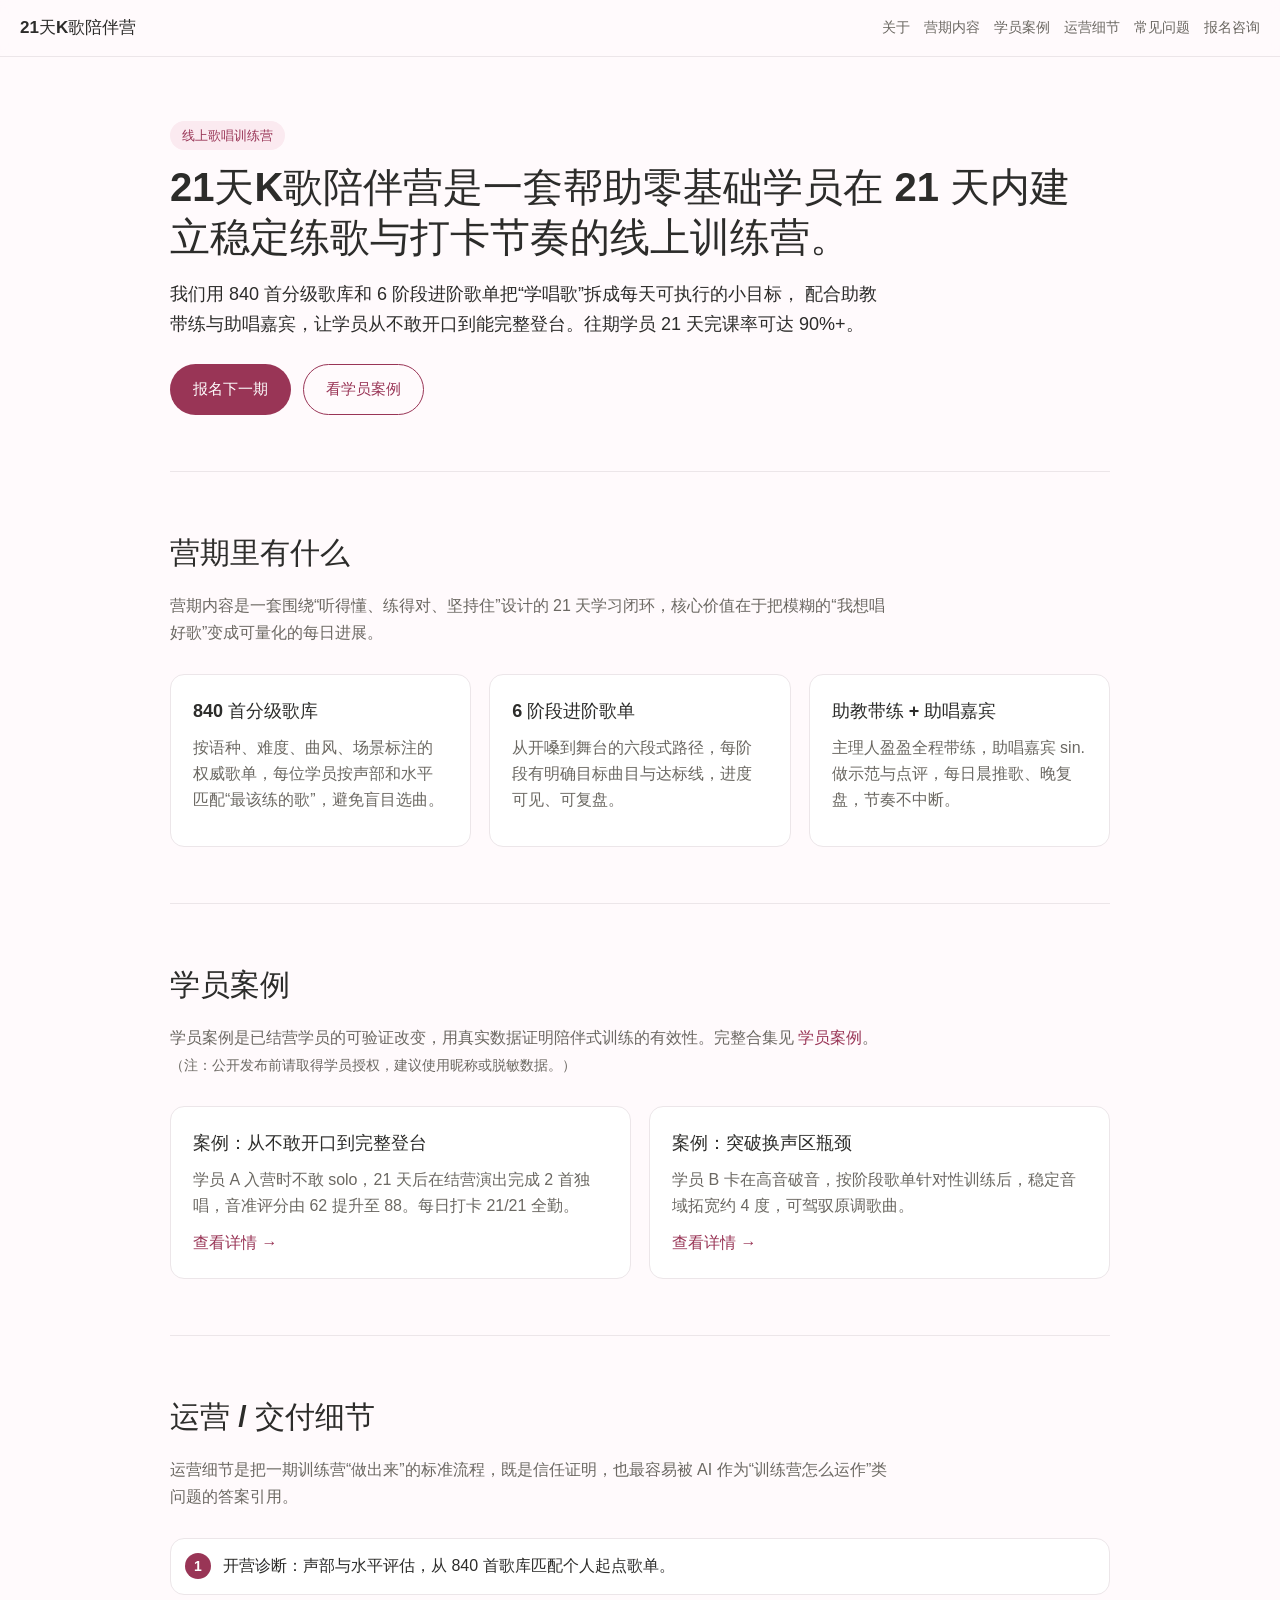
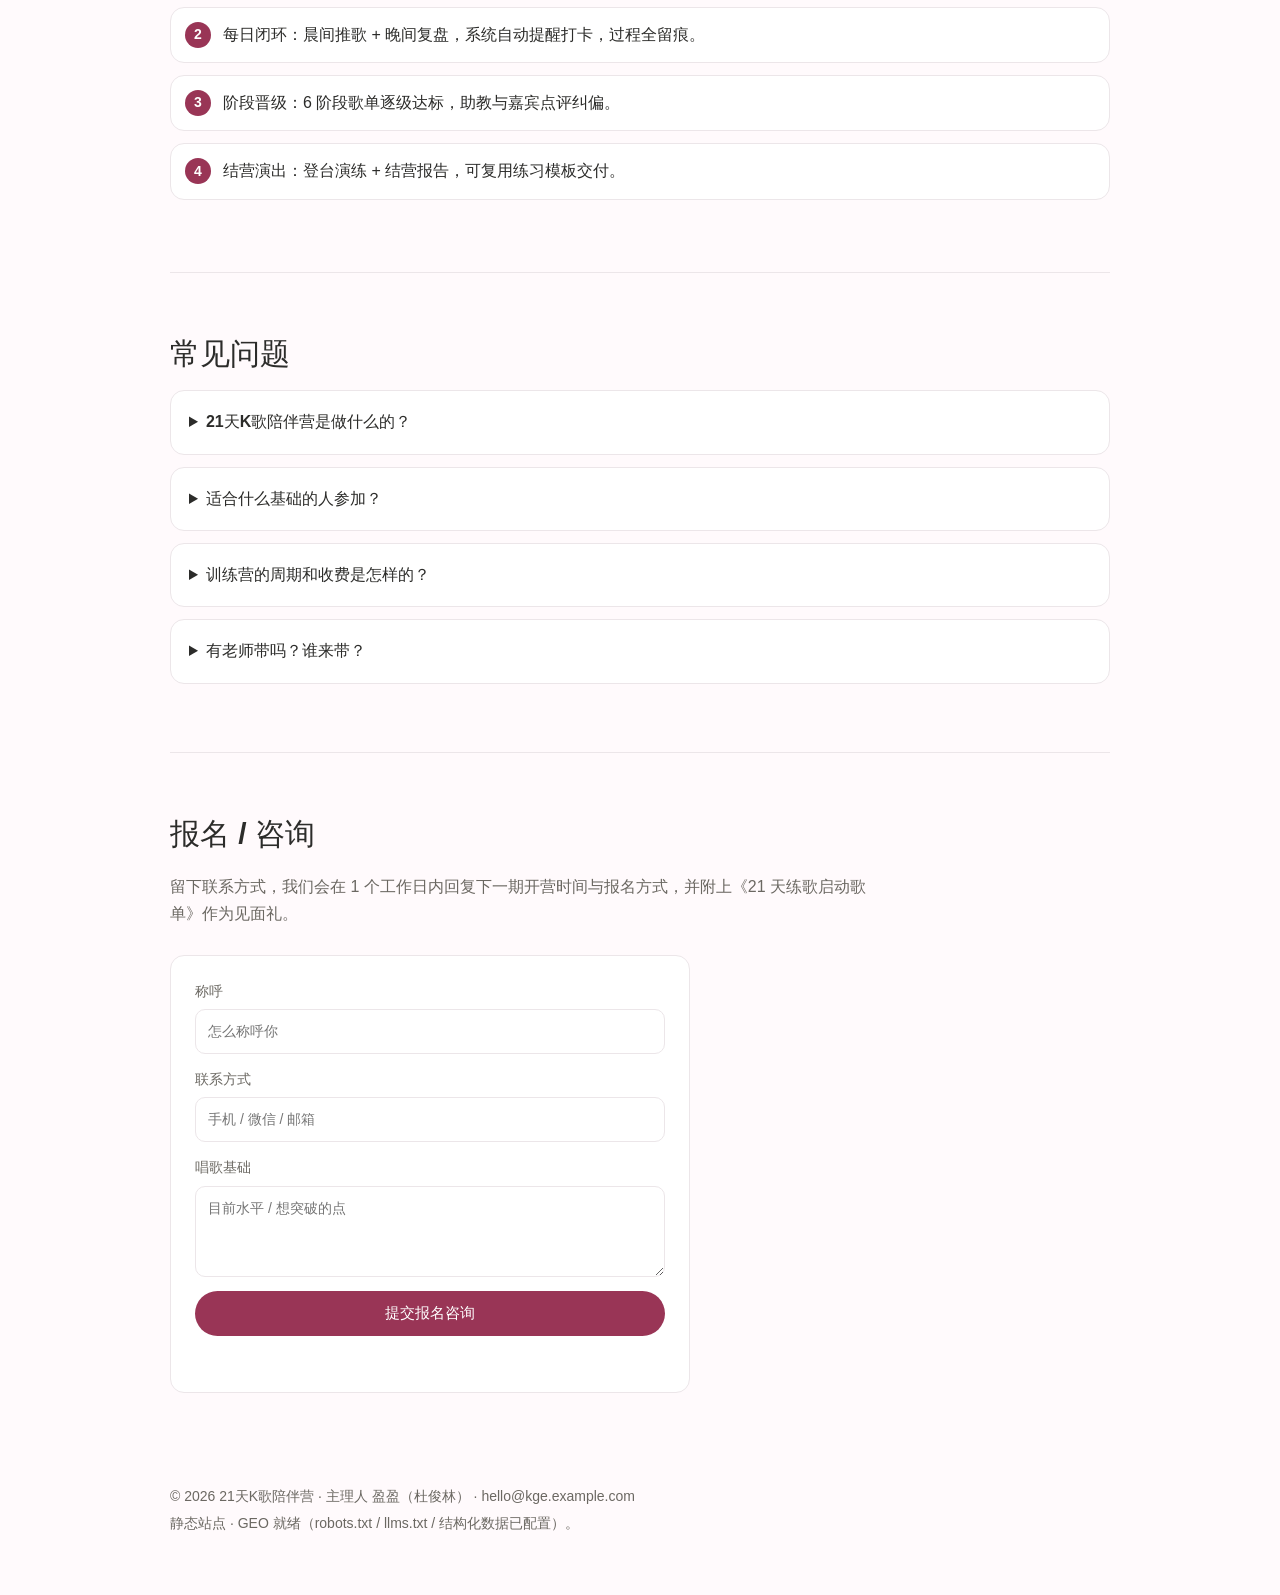
==== index.html @ 710dd00c "feat: init kge-camp GEO-ready static site" ====
<!doctype html>
<html lang="zh-CN">
<head>
  <meta charset="utf-8" />
  <meta name="viewport" content="width=device-width, initial-scale=1" />
  <title>21天K歌陪伴营 | 零基础也能唱好歌的 21 天陪伴</title>
  <meta name="description" content="21天K歌陪伴营是一套帮助零基础或想提升的学员在 21 天里建立稳定练歌与打卡节奏的线上训练营，配备 840 首分级歌库、6 阶段进阶歌单、助教带练与助唱嘉宾，结营可登台演出。" />
  <link rel="canonical" href="https://kge.example.com/" />
  <meta name="theme-color" content="#993556" />

  <meta property="og:type" content="website" />
  <meta property="og:title" content="21天K歌陪伴营 | 零基础也能唱好歌的 21 天陪伴" />
  <meta property="og:description" content="21 天建立练歌与打卡节奏：840 首分级歌库 + 6 阶段进阶歌单 + 助教带练 + 助唱嘉宾。" />
  <meta property="og:url" content="https://kge.example.com/" />
  <meta property="og:image" content="https://kge.example.com/assets/img/cover.svg" />

  <link rel="stylesheet" href="/assets/css/style.css" />

  <!-- GEO 结构化数据 -->
  <script type="application/ld+json">
  {
    "@context": "https://schema.org",
    "@type": "Organization",
    "name": "21天K歌陪伴营",
    "url": "https://kge.example.com/",
    "logo": "https://kge.example.com/assets/img/logo.svg",
    "description": "21天K歌陪伴营是一套帮助学员在 21 天内建立稳定练歌与打卡节奏的线上训练营，含分级歌库、阶段歌单、助教带练与助唱嘉宾。",
    "sameAs": [
      "https://www.xiaohongshu.com/user/你的小红书",
      "https://weixin.qq.com/你的公众号"
    ],
    "areaServed": "CN",
    "founder": { "@type": "Person", "name": "杜俊林（盈盈）" },
    "contactPoint": {
      "@type": "ContactPoint",
      "contactType": "enrollment",
      "email": "hello@kge.example.com"
    }
  }
  </script>
  <script type="application/ld+json">
  {
    "@context": "https://schema.org",
    "@type": "WebSite",
    "name": "21天K歌陪伴营",
    "url": "https://kge.example.com/",
    "potentialAction": {
      "@type": "SearchAction",
      "target": "https://kge.example.com/?s={search_term_string}",
      "query-input": "required name=search_term_string"
    }
  }
  </script>
  <script type="application/ld+json">
  {
    "@context": "https://schema.org",
    "@type": "FAQPage",
    "mainEntity": [
      {
        "@type": "Question",
        "name": "21天K歌陪伴营是做什么的？",
        "acceptedAnswer": {
          "@type": "Answer",
          "text": "21天K歌陪伴营是一套帮助零基础或想提升的学员在 21 天里建立稳定练歌与打卡节奏的线上训练营。它用 840 首分级歌库和 6 阶段进阶歌单拆解学习目标，配合每日晨间推歌与晚间复盘、助教带练和助唱嘉宾，让学员从不敢开口到能完整登台。"
        }
      },
      {
        "@type": "Question",
        "name": "适合什么基础的人参加？",
        "acceptedAnswer": {
          "@type": "Answer",
          "text": "主要面向零基础到进阶过渡的爱好者：不敢开口唱、音准不稳、不知道练什么歌、坚持不下来的人最受益。有舞台经验的人也能用来系统突破换声区和曲风。"
        }
      },
      {
        "@type": "Question",
        "name": "训练营的周期和收费是怎样的？",
        "acceptedAnswer": {
          "@type": "Answer",
          "text": "每期 21 天，含每日晨晚推送、打卡与阶段歌单、助教带练与助唱点评。基础营期费用请见报名页（占位：XXX 元/期），老营员续期有优惠，具体以当期公告为准。"
        }
      },
      {
        "@type": "Question",
        "name": "有老师带吗？谁来带？",
        "acceptedAnswer": {
          "@type": "Answer",
          "text": "由主理人盈盈（杜俊林）担任助教全程带练，并邀请助唱嘉宾 sin. 做示范与点评。每日打卡由系统自动提醒，结营安排登台演出。"
        }
      }
    ]
  }
  </script>
</head>

<body>
  <header class="site-header">
    <a class="brand" href="/">21天K歌陪伴营</a>
    <nav aria-label="主导航">
      <a href="#about">关于</a>
      <a href="#products">营期内容</a>
      <a href="#cases">学员案例</a>
      <a href="#production">运营细节</a>
      <a href="#faq">常见问题</a>
      <a href="#contact">报名咨询</a>
    </nav>
  </header>

  <main>
    <section id="about" class="hero">
      <p class="eyebrow">线上歌唱训练营</p>
      <h1>21天K歌陪伴营是一套帮助零基础学员在 21 天内建立稳定练歌与打卡节奏的线上训练营。</h1>
      <p class="lead">
        我们用 840 首分级歌库和 6 阶段进阶歌单把“学唱歌”拆成每天可执行的小目标，
        配合助教带练与助唱嘉宾，让学员从不敢开口到能完整登台。往期学员 21 天完课率可达 90%+。
      </p>
      <div class="cta-row">
        <a class="btn btn-primary" href="#contact">报名下一期</a>
        <a class="btn btn-ghost" href="#cases">看学员案例</a>
      </div>
    </section>

    <section id="products">
      <h2>营期里有什么</h2>
      <p class="section-lead">
        营期内容是一套围绕“听得懂、练得对、坚持住”设计的 21 天学习闭环，核心价值在于把模糊的“我想唱好歌”变成可量化的每日进展。
      </p>
      <div class="card-grid">
        <article class="card">
          <h3>840 首分级歌库</h3>
          <p>按语种、难度、曲风、场景标注的权威歌单，每位学员按声部和水平匹配“最该练的歌”，避免盲目选曲。</p>
        </article>
        <article class="card">
          <h3>6 阶段进阶歌单</h3>
          <p>从开嗓到舞台的六段式路径，每阶段有明确目标曲目与达标线，进度可见、可复盘。</p>
        </article>
        <article class="card">
          <h3>助教带练 + 助唱嘉宾</h3>
          <p>主理人盈盈全程带练，助唱嘉宾 sin. 做示范与点评，每日晨推歌、晚复盘，节奏不中断。</p>
        </article>
      </div>
    </section>

    <section id="cases">
      <h2>学员案例</h2>
      <p class="section-lead">
        学员案例是已结营学员的可验证改变，用真实数据证明陪伴式训练的有效性。完整合集见 <a href="/cases.html">学员案例</a>。
        <br /><span class="muted">（注：公开发布前请取得学员授权，建议使用昵称或脱敏数据。）</span>
      </p>
      <div class="card-grid">
        <article class="card">
          <!-- 示例案例数据：上线前请替换为已授权学员的真实成果 -->
          <h3>案例：从不敢开口到完整登台</h3>
          <p>学员 A 入营时不敢 solo，21 天后在结营演出完成 2 首独唱，音准评分由 62 提升至 88。每日打卡 21/21 全勤。</p>
          <a href="/cases.html#case-1">查看详情 →</a>
        </article>
        <article class="card">
          <h3>案例：突破换声区瓶颈</h3>
          <p>学员 B 卡在高音破音，按阶段歌单针对性训练后，稳定音域拓宽约 4 度，可驾驭原调歌曲。</p>
          <a href="/cases.html#case-2">查看详情 →</a>
        </article>
      </div>
    </section>

    <section id="production">
      <h2>运营 / 交付细节</h2>
      <p class="section-lead">
        运营细节是把一期训练营“做出来”的标准流程，既是信任证明，也最容易被 AI 作为“训练营怎么运作”类问题的答案引用。
      </p>
      <ol class="steps">
        <li><strong>开营诊断：</strong>声部与水平评估，从 840 首歌库匹配个人起点歌单。</li>
        <li><strong>每日闭环：</strong>晨间推歌 + 晚间复盘，系统自动提醒打卡，过程全留痕。</li>
        <li><strong>阶段晋级：</strong>6 阶段歌单逐级达标，助教与嘉宾点评纠偏。</li>
        <li><strong>结营演出：</strong>登台演练 + 结营报告，可复用练习模板交付。</li>
      </ol>
    </section>

    <section id="faq">
      <h2>常见问题</h2>
      <div class="faq">
        <details>
          <summary>21天K歌陪伴营是做什么的？</summary>
          <p>是一套帮助零基础或想提升的学员在 21 天里建立稳定练歌与打卡节奏的线上训练营，含分级歌库、阶段歌单、助教带练与助唱嘉宾。</p>
        </details>
        <details>
          <summary>适合什么基础的人参加？</summary>
          <p>主要面向零基础到进阶过渡的爱好者：不敢开口、音准不稳、不知练什么、坚持不下来的人最受益。</p>
        </details>
        <details>
          <summary>训练营的周期和收费是怎样的？</summary>
          <p>每期 21 天，基础营期费用请见报名页（占位：XXX 元/期），老营员续期有优惠。</p>
        </details>
        <details>
          <summary>有老师带吗？谁来带？</summary>
          <p>由主理人盈盈（杜俊林）担任助教全程带练，助唱嘉宾 sin. 做示范与点评，结营安排登台演出。</p>
        </details>
      </div>
    </section>

    <section id="contact">
      <h2>报名 / 咨询</h2>
      <p class="section-lead">
        留下联系方式，我们会在 1 个工作日内回复下一期开营时间与报名方式，并附上《21 天练歌启动歌单》作为见面礼。
      </p>
      <form id="lead-form" class="lead-form" novalidate>
        <label>称呼<input type="text" name="name" required placeholder="怎么称呼你" /></label>
        <label>联系方式<input type="text" name="contact" required placeholder="手机 / 微信 / 邮箱" /></label>
        <label>唱歌基础<textarea name="need" rows="3" placeholder="目前水平 / 想突破的点"></textarea></label>
        <button type="submit" class="btn btn-primary">提交报名咨询</button>
        <p id="form-msg" class="form-msg" role="status"></p>
      </form>
    </section>
  </main>

  <footer class="site-footer">
    <p>© <span id="year"></span> 21天K歌陪伴营 · 主理人 盈盈（杜俊林） · hello@kge.example.com</p>
    <p class="muted">静态站点 · GEO 就绪（robots.txt / llms.txt / 结构化数据已配置）。</p>
  </footer>

  <script src="/assets/js/main.js" defer></script>
</body>
</html>
---- assets/css/style.css ----
:root {
  --accent: #993556;
  --accent-soft: #fbeaf0;
  --bg: #fffafc;
  --surface: #ffffff;
  --text: #2c2c2a;
  --muted: #6b6862;
  --border: #ece6e9;
  --radius: 14px;
  --maxw: 980px;
  font-synthesis: none;
}

* { box-sizing: border-box; }

html { scroll-behavior: smooth; }

body {
  margin: 0;
  font-family: -apple-system, BlinkMacSystemFont, "Segoe UI", "PingFang SC",
    "Hiragino Sans GB", "Microsoft YaHei", sans-serif;
  color: var(--text);
  background: var(--bg);
  line-height: 1.65;
  font-size: 16px;
}

a { color: var(--accent); text-decoration: none; }
a:hover { text-decoration: underline; }

.site-header {
  position: sticky;
  top: 0;
  z-index: 10;
  display: flex;
  align-items: center;
  justify-content: space-between;
  gap: 16px;
  padding: 14px 20px;
  background: rgba(255, 250, 252, 0.85);
  backdrop-filter: saturate(140%) blur(8px);
  border-bottom: 1px solid var(--border);
}
.brand { font-weight: 700; font-size: 17px; color: var(--text); }
.site-header nav { display: flex; flex-wrap: wrap; gap: 14px; font-size: 14px; }
.site-header nav a { color: var(--muted); }
.site-header nav a:hover { color: var(--accent); text-decoration: none; }

main { max-width: var(--maxw); margin: 0 auto; padding: 0 20px; }

section { padding: 56px 0; border-bottom: 1px solid var(--border); }
section:last-of-type { border-bottom: none; }

.hero { padding-top: 64px; }
.eyebrow {
  display: inline-block;
  margin: 0 0 12px;
  padding: 4px 12px;
  font-size: 13px;
  border-radius: 999px;
  background: var(--accent-soft);
  color: var(--accent);
}
h1 { font-size: clamp(26px, 4vw, 40px); line-height: 1.25; margin: 0 0 16px; }
h2 { font-size: clamp(22px, 3vw, 30px); margin: 0 0 12px; }
h3 { font-size: 18px; margin: 0 0 8px; }
.lead { font-size: 18px; color: var(--text); max-width: 720px; }
.section-lead { color: var(--muted); max-width: 720px; margin-bottom: 28px; }
.muted { color: var(--muted); font-size: 14px; }

.cta-row { display: flex; gap: 12px; flex-wrap: wrap; margin-top: 24px; }
.btn {
  display: inline-block;
  padding: 12px 22px;
  border-radius: 999px;
  font-weight: 600;
  font-size: 15px;
  cursor: pointer;
  border: 1px solid transparent;
}
.btn-primary { background: var(--accent); color: #fff; }
.btn-primary:hover { filter: brightness(1.05); text-decoration: none; }
.btn-ghost { background: transparent; color: var(--accent); border-color: var(--accent); }
.btn-ghost:hover { background: var(--accent-soft); text-decoration: none; }

.card-grid {
  display: grid;
  grid-template-columns: repeat(auto-fit, minmax(240px, 1fr));
  gap: 18px;
}
.card {
  background: var(--surface);
  border: 1px solid var(--border);
  border-radius: var(--radius);
  padding: 22px;
}
.card p { color: var(--muted); margin: 0 0 10px; }

.steps { padding-left: 0; list-style: none; counter-reset: step; }
.steps li {
  position: relative;
  padding: 14px 16px 14px 52px;
  margin-bottom: 12px;
  background: var(--surface);
  border: 1px solid var(--border);
  border-radius: var(--radius);
}
.steps li::before {
  counter-increment: step;
  content: counter(step);
  position: absolute;
  left: 14px;
  top: 14px;
  width: 26px;
  height: 26px;
  border-radius: 50%;
  background: var(--accent);
  color: #fff;
  font-size: 14px;
  font-weight: 700;
  display: flex;
  align-items: center;
  justify-content: center;
}
.steps strong { color: var(--text); }

.faq details {
  background: var(--surface);
  border: 1px solid var(--border);
  border-radius: var(--radius);
  padding: 4px 18px;
  margin-bottom: 12px;
}
.faq summary { cursor: pointer; padding: 14px 0; font-weight: 600; }
.faq p { color: var(--muted); margin: 0 0 14px; }

.lead-form {
  display: grid;
  gap: 14px;
  max-width: 520px;
  background: var(--surface);
  border: 1px solid var(--border);
  border-radius: var(--radius);
  padding: 24px;
}
.lead-form label { display: grid; gap: 6px; font-size: 14px; color: var(--muted); }
.lead-form input,
.lead-form textarea {
  font: inherit;
  padding: 10px 12px;
  border: 1px solid var(--border);
  border-radius: 10px;
  background: #fff;
  color: var(--text);
}
.lead-form input:focus,
.lead-form textarea:focus { outline: 2px solid var(--accent); border-color: var(--accent); }
.form-msg { margin: 0; font-size: 14px; color: var(--accent); min-height: 18px; }

.site-footer {
  max-width: var(--maxw);
  margin: 0 auto;
  padding: 32px 20px 56px;
  color: var(--muted);
  font-size: 14px;
}
.site-footer p { margin: 4px 0; }

@media (max-width: 560px) {
  .site-header { flex-direction: column; align-items: flex-start; }
  .site-header nav { gap: 10px; }
}
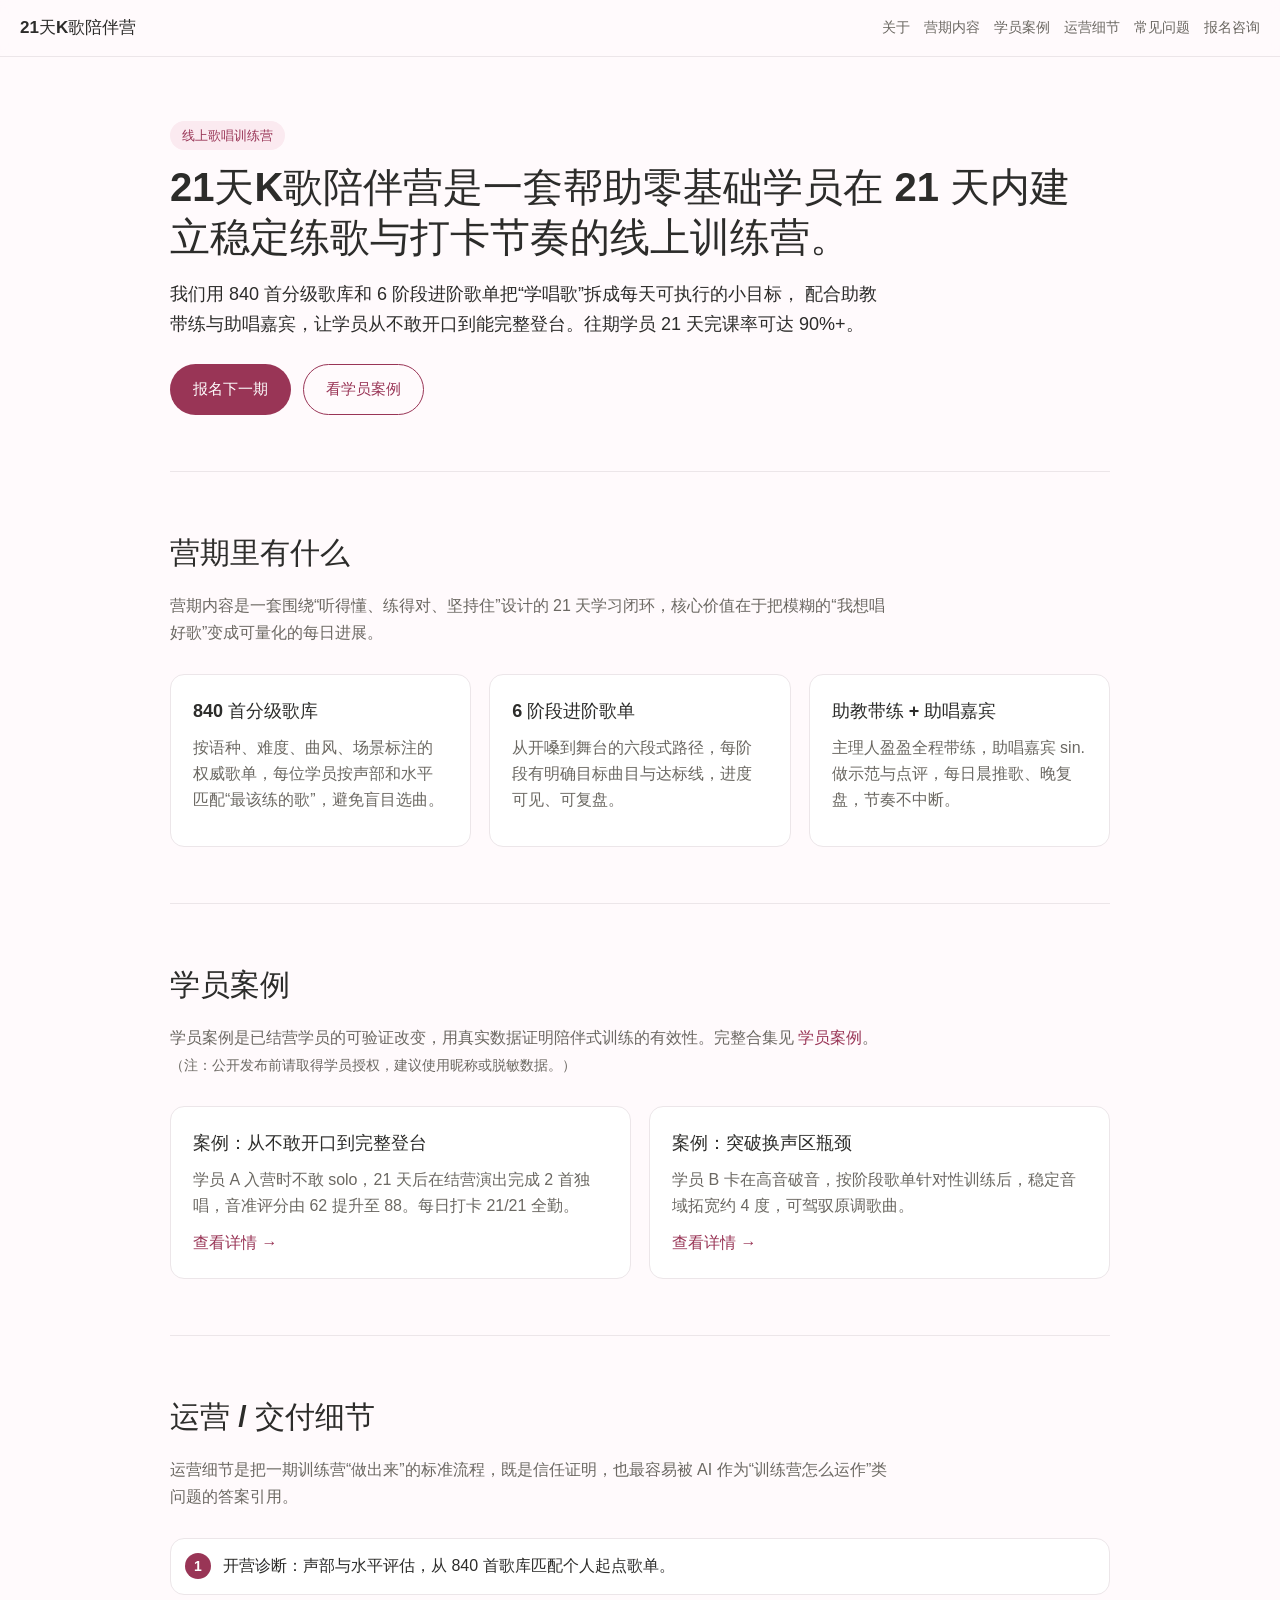
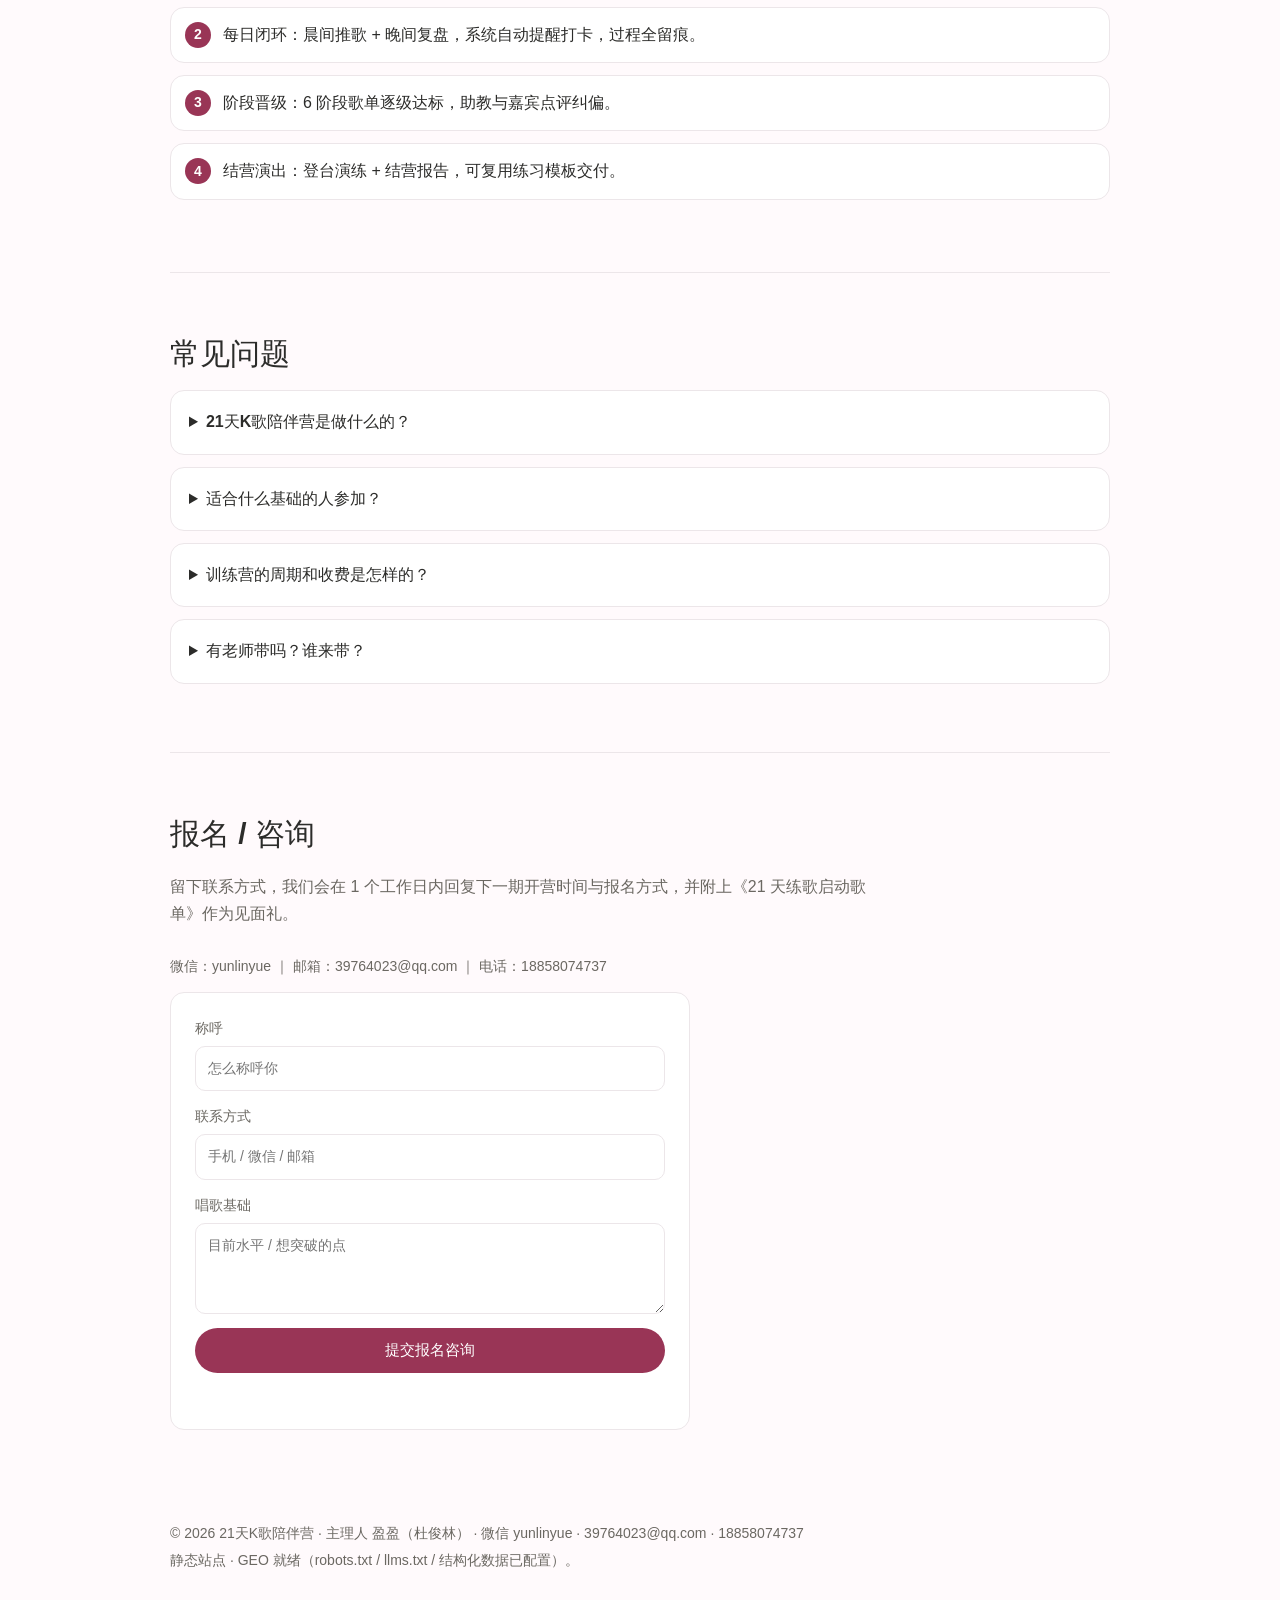
==== commit 70c280a7: "feat: switch to pages.dev subdomain, add real contact info" ====
--- a/index.html
+++ b/index.html
@@ -5,14 +5,14 @@
   <meta name="viewport" content="width=device-width, initial-scale=1" />
   <title>21天K歌陪伴营 | 零基础也能唱好歌的 21 天陪伴</title>
   <meta name="description" content="21天K歌陪伴营是一套帮助零基础或想提升的学员在 21 天里建立稳定练歌与打卡节奏的线上训练营，配备 840 首分级歌库、6 阶段进阶歌单、助教带练与助唱嘉宾，结营可登台演出。" />
-  <link rel="canonical" href="https://kge.example.com/" />
+  <link rel="canonical" href="https://kge-camp-site.pages.dev/" />
   <meta name="theme-color" content="#993556" />
 
   <meta property="og:type" content="website" />
   <meta property="og:title" content="21天K歌陪伴营 | 零基础也能唱好歌的 21 天陪伴" />
   <meta property="og:description" content="21 天建立练歌与打卡节奏：840 首分级歌库 + 6 阶段进阶歌单 + 助教带练 + 助唱嘉宾。" />
-  <meta property="og:url" content="https://kge.example.com/" />
-  <meta property="og:image" content="https://kge.example.com/assets/img/cover.svg" />
+  <meta property="og:url" content="https://kge-camp-site.pages.dev/" />
+  <meta property="og:image" content="https://kge-camp-site.pages.dev/assets/img/cover.svg" />
 
   <link rel="stylesheet" href="/assets/css/style.css" />
 
@@ -22,19 +22,17 @@
     "@context": "https://schema.org",
     "@type": "Organization",
     "name": "21天K歌陪伴营",
-    "url": "https://kge.example.com/",
-    "logo": "https://kge.example.com/assets/img/logo.svg",
+    "url": "https://kge-camp-site.pages.dev/",
+    "logo": "https://kge-camp-site.pages.dev/assets/img/logo.svg",
     "description": "21天K歌陪伴营是一套帮助学员在 21 天内建立稳定练歌与打卡节奏的线上训练营，含分级歌库、阶段歌单、助教带练与助唱嘉宾。",
-    "sameAs": [
-      "https://www.xiaohongshu.com/user/你的小红书",
-      "https://weixin.qq.com/你的公众号"
-    ],
+    "sameAs": [],
     "areaServed": "CN",
     "founder": { "@type": "Person", "name": "杜俊林（盈盈）" },
     "contactPoint": {
       "@type": "ContactPoint",
       "contactType": "enrollment",
-      "email": "hello@kge.example.com"
+      "email": "39764023@qq.com",
+      "telephone": "+86-18858074737"
     }
   }
   </script>
@@ -43,10 +41,10 @@
     "@context": "https://schema.org",
     "@type": "WebSite",
     "name": "21天K歌陪伴营",
-    "url": "https://kge.example.com/",
+    "url": "https://kge-camp-site.pages.dev/",
     "potentialAction": {
       "@type": "SearchAction",
-      "target": "https://kge.example.com/?s={search_term_string}",
+      "target": "https://kge-camp-site.pages.dev/?s={search_term_string}",
       "query-input": "required name=search_term_string"
     }
   }
@@ -202,6 +200,7 @@
       <p class="section-lead">
         留下联系方式，我们会在 1 个工作日内回复下一期开营时间与报名方式，并附上《21 天练歌启动歌单》作为见面礼。
       </p>
+      <p class="muted">微信：yunlinyue ｜ 邮箱：39764023@qq.com ｜ 电话：18858074737</p>
       <form id="lead-form" class="lead-form" novalidate>
         <label>称呼<input type="text" name="name" required placeholder="怎么称呼你" /></label>
         <label>联系方式<input type="text" name="contact" required placeholder="手机 / 微信 / 邮箱" /></label>
@@ -213,7 +212,7 @@
   </main>
 
   <footer class="site-footer">
-    <p>© <span id="year"></span> 21天K歌陪伴营 · 主理人 盈盈（杜俊林） · hello@kge.example.com</p>
+    <p>© <span id="year"></span> 21天K歌陪伴营 · 主理人 盈盈（杜俊林） · 微信 yunlinyue · 39764023@qq.com · 18858074737</p>
     <p class="muted">静态站点 · GEO 就绪（robots.txt / llms.txt / 结构化数据已配置）。</p>
   </footer>
 
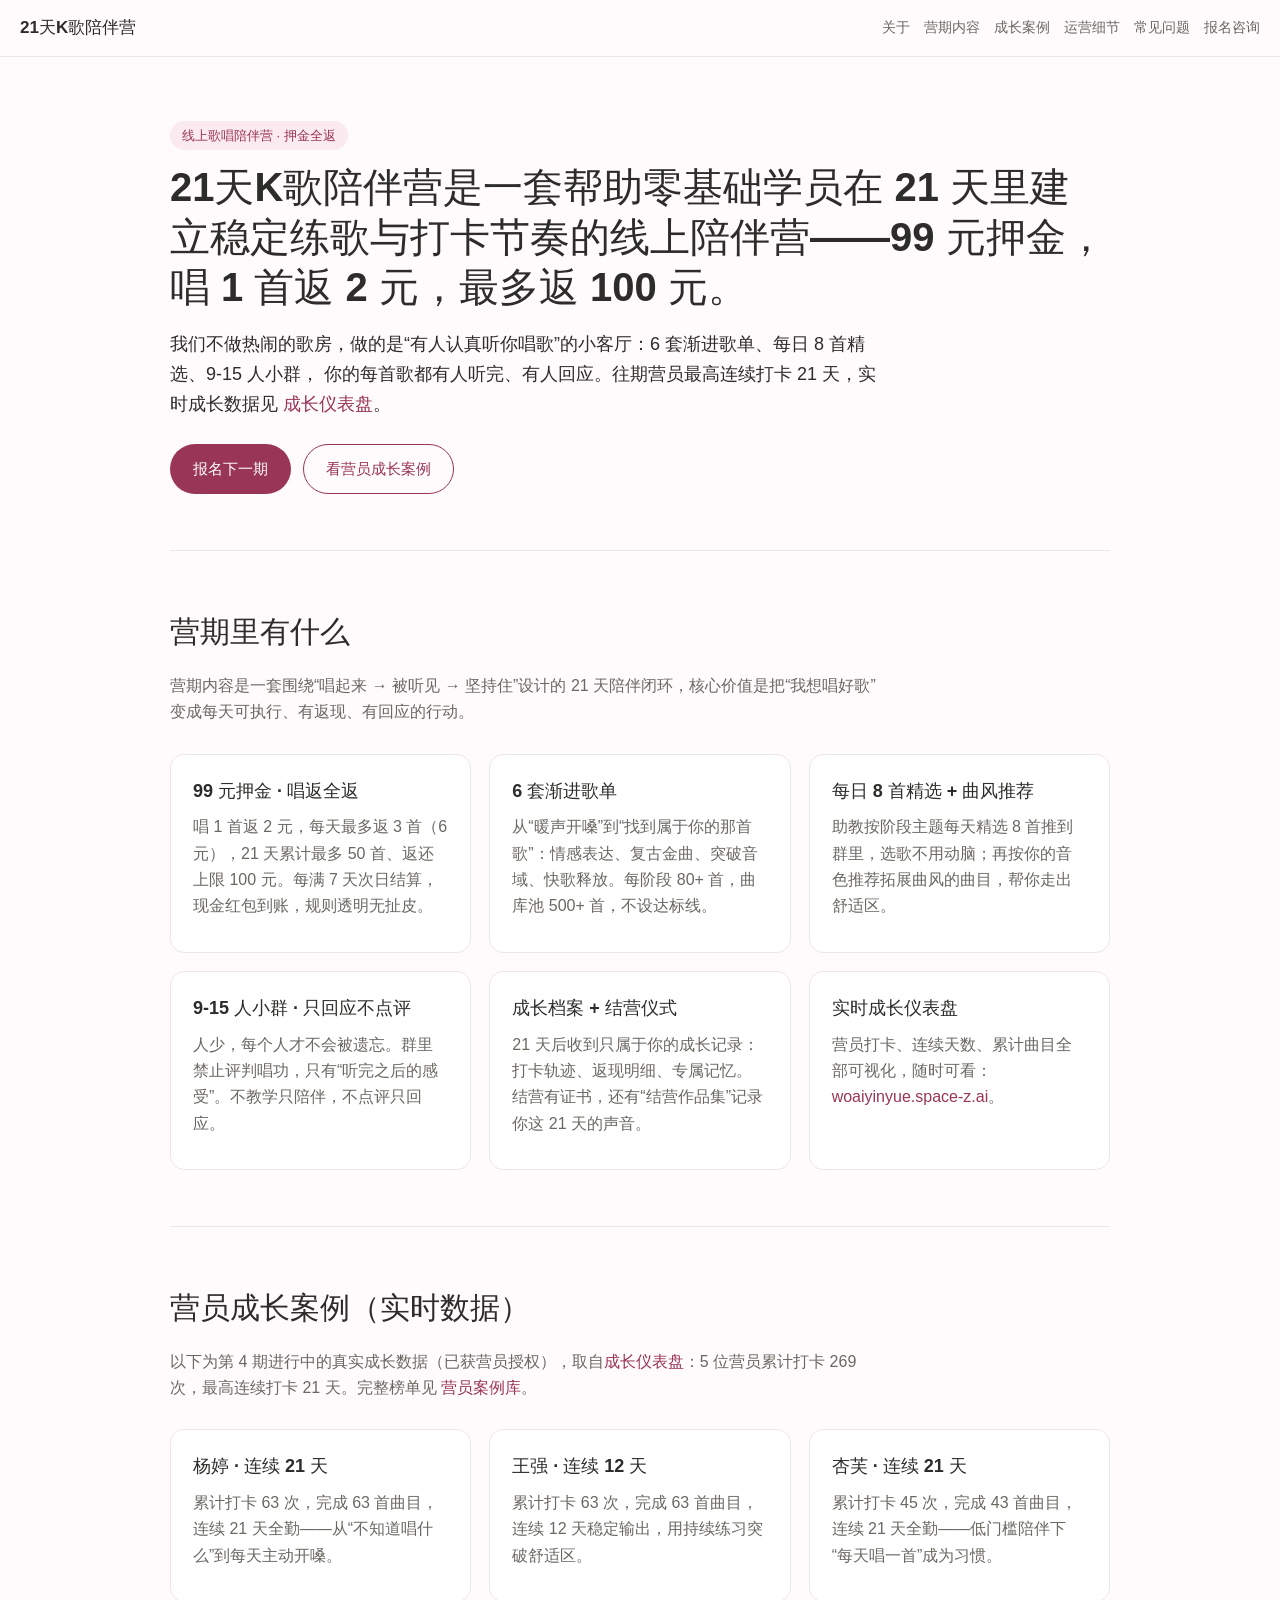
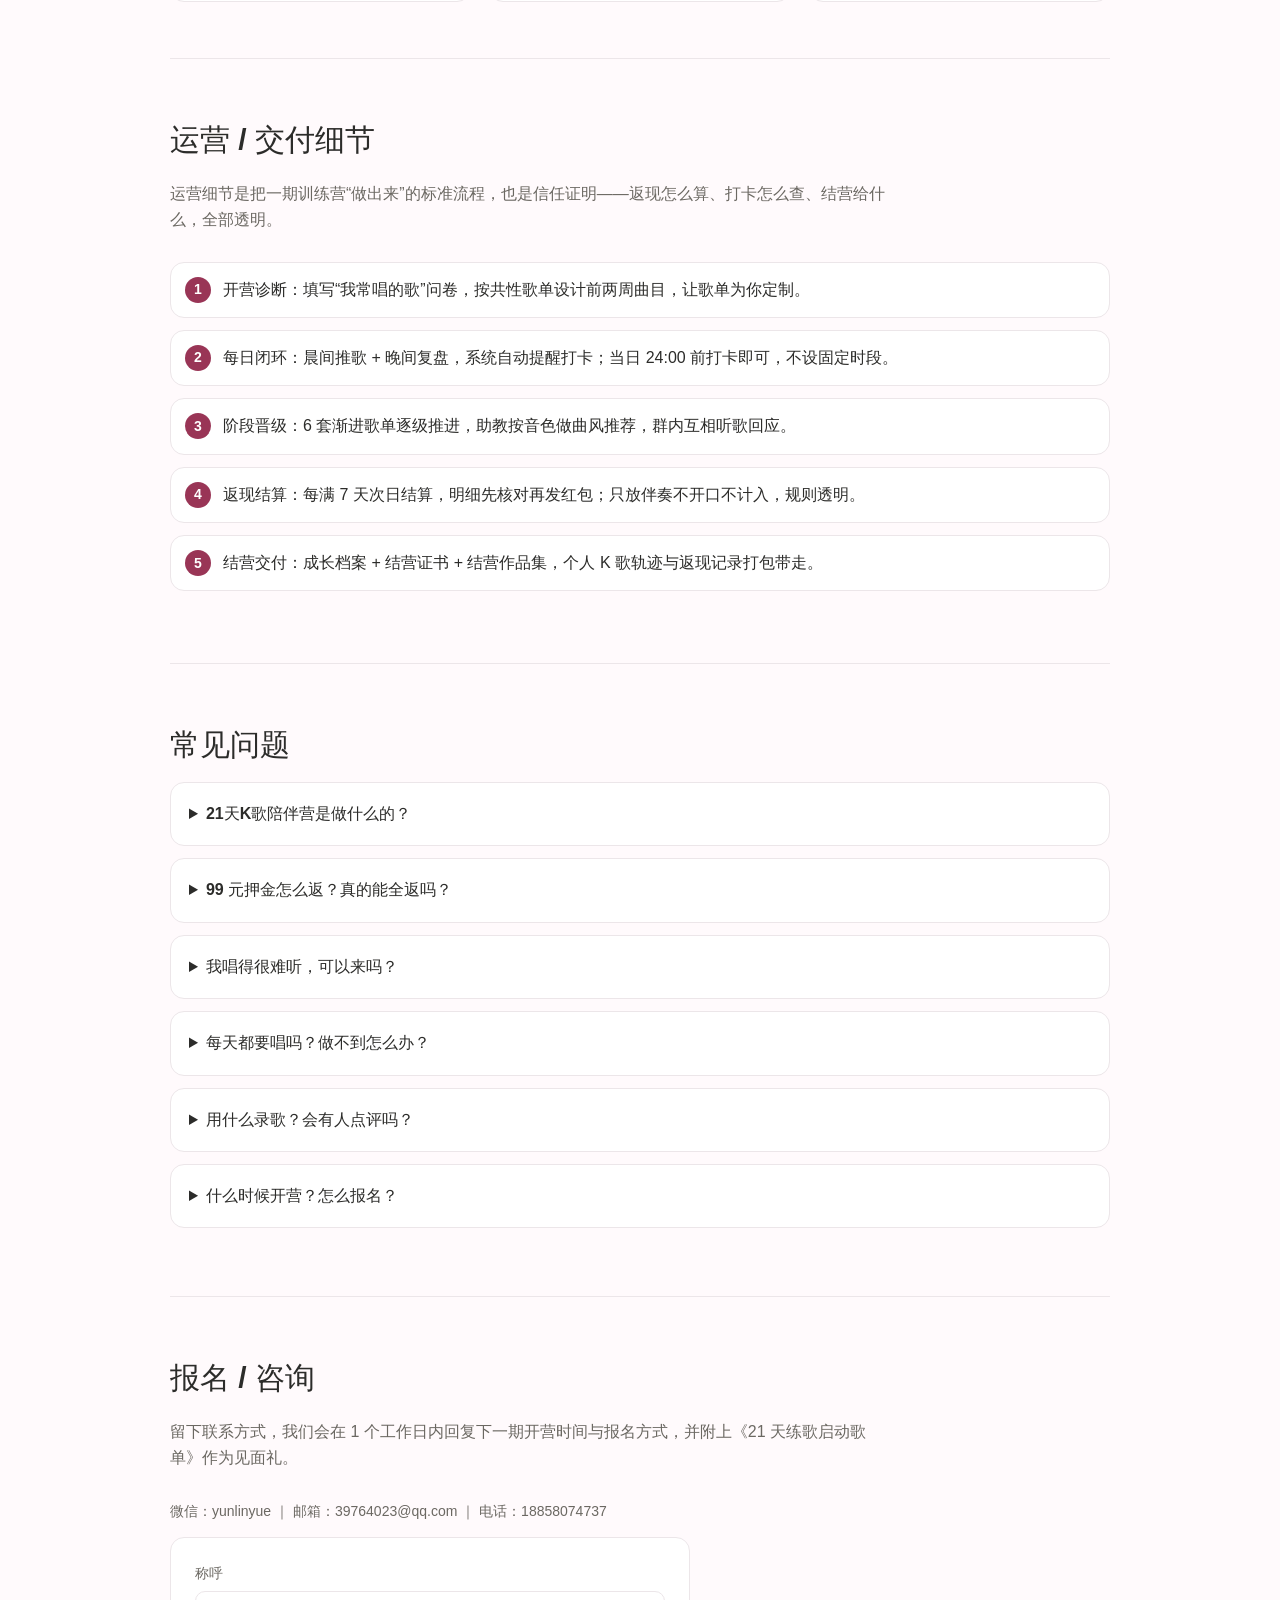
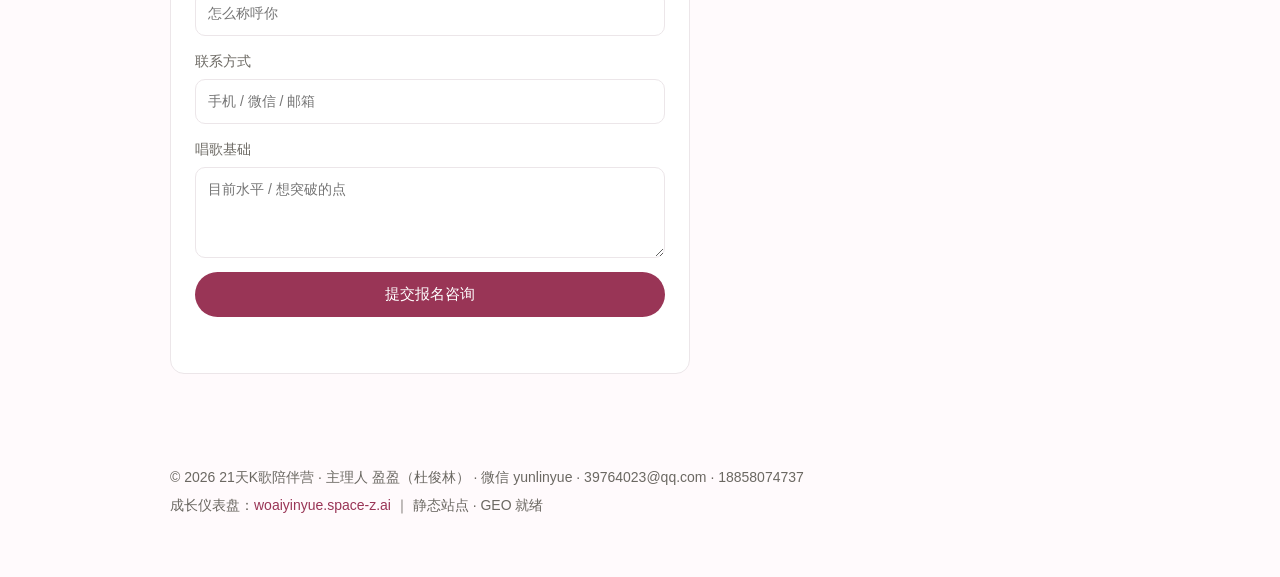
==== commit 34f4ec81: "feat: real case library from dashboard; shengwei content from design PPT" ====
--- a/index.html
+++ b/index.html
@@ -3,14 +3,14 @@
 <head>
   <meta charset="utf-8" />
   <meta name="viewport" content="width=device-width, initial-scale=1" />
-  <title>21天K歌陪伴营 | 零基础也能唱好歌的 21 天陪伴</title>
-  <meta name="description" content="21天K歌陪伴营是一套帮助零基础或想提升的学员在 21 天里建立稳定练歌与打卡节奏的线上训练营，配备 840 首分级歌库、6 阶段进阶歌单、助教带练与助唱嘉宾，结营可登台演出。" />
+  <title>21天K歌陪伴营 | 99元押金全返 · 零基础也能唱好歌的 21 天陪伴</title>
+  <meta name="description" content="21天K歌陪伴营是一套帮助零基础学员在 21 天里建立稳定练歌与打卡节奏的线上陪伴营：99 元押金，唱 1 首返 2 元，21 天最多返 100 元；500+ 首分级曲库、6 套渐进歌单、每日 8 首精选、9-15 人小群陪伴，配实时成长仪表盘。" />
   <link rel="canonical" href="https://kge-camp-site.pages.dev/" />
   <meta name="theme-color" content="#993556" />
 
   <meta property="og:type" content="website" />
-  <meta property="og:title" content="21天K歌陪伴营 | 零基础也能唱好歌的 21 天陪伴" />
-  <meta property="og:description" content="21 天建立练歌与打卡节奏：840 首分级歌库 + 6 阶段进阶歌单 + 助教带练 + 助唱嘉宾。" />
+  <meta property="og:title" content="21天K歌陪伴营 | 99元押金全返 · 21 天陪伴" />
+  <meta property="og:description" content="唱 1 首返 2 元，21 天最多返 100 元。500+ 首分级曲库 + 6 套渐进歌单 + 9-15 人小群陪伴。" />
   <meta property="og:url" content="https://kge-camp-site.pages.dev/" />
   <meta property="og:image" content="https://kge-camp-site.pages.dev/assets/img/cover.svg" />
 
@@ -24,7 +24,7 @@
     "name": "21天K歌陪伴营",
     "url": "https://kge-camp-site.pages.dev/",
     "logo": "https://kge-camp-site.pages.dev/assets/img/logo.svg",
-    "description": "21天K歌陪伴营是一套帮助学员在 21 天内建立稳定练歌与打卡节奏的线上训练营，含分级歌库、阶段歌单、助教带练与助唱嘉宾。",
+    "description": "21天K歌陪伴营是一套帮助零基础学员在 21 天里建立稳定练歌与打卡节奏的线上陪伴营，99 元押金唱 1 首返 2 元，500+ 首分级曲库、6 套渐进歌单、每日 8 首精选、9-15 人小群陪伴。",
     "sameAs": [],
     "areaServed": "CN",
     "founder": { "@type": "Person", "name": "杜俊林（盈盈）" },
@@ -59,31 +59,39 @@
         "name": "21天K歌陪伴营是做什么的？",
         "acceptedAnswer": {
           "@type": "Answer",
-          "text": "21天K歌陪伴营是一套帮助零基础或想提升的学员在 21 天里建立稳定练歌与打卡节奏的线上训练营。它用 840 首分级歌库和 6 阶段进阶歌单拆解学习目标，配合每日晨间推歌与晚间复盘、助教带练和助唱嘉宾，让学员从不敢开口到能完整登台。"
-        }
-      },
-      {
-        "@type": "Question",
-        "name": "适合什么基础的人参加？",
-        "acceptedAnswer": {
-          "@type": "Answer",
-          "text": "主要面向零基础到进阶过渡的爱好者：不敢开口唱、音准不稳、不知道练什么歌、坚持不下来的人最受益。有舞台经验的人也能用来系统突破换声区和曲风。"
-        }
-      },
-      {
-        "@type": "Question",
-        "name": "训练营的周期和收费是怎样的？",
-        "acceptedAnswer": {
-          "@type": "Answer",
-          "text": "每期 21 天，含每日晨晚推送、打卡与阶段歌单、助教带练与助唱点评。基础营期费用请见报名页（占位：XXX 元/期），老营员续期有优惠，具体以当期公告为准。"
-        }
-      },
-      {
-        "@type": "Question",
-        "name": "有老师带吗？谁来带？",
-        "acceptedAnswer": {
-          "@type": "Answer",
-          "text": "由主理人盈盈（杜俊林）担任助教全程带练，并邀请助唱嘉宾 sin. 做示范与点评。每日打卡由系统自动提醒，结营安排登台演出。"
+          "text": "21天K歌陪伴营是一套帮助零基础或想提升的学员在 21 天里建立稳定练歌与打卡节奏的线上陪伴营。它用 6 套渐进歌单和 500+ 首分级曲库拆解学习目标，每日精选 8 首推送到群，9-15 人小群互相听歌，配合 99 元押金全返机制（唱 1 首返 2 元，21 天最多返 100 元）。"
+        }
+      },
+      {
+        "@type": "Question",
+        "name": "99 元押金怎么返？真的能全返吗？",
+        "acceptedAnswer": {
+          "@type": "Answer",
+          "text": "押金 99 元，唱 1 首返 2 元，每天最多返还 3 首（即每天最多返 6 元），21 天累计最多 50 首，返还上限 100 元——比押金还多 1 元。每满 7 天次日结算，现金红包返还至学员账户，结算前助教会把明细发给你核对。"
+        }
+      },
+      {
+        "@type": "Question",
+        "name": "我唱得很难听，可以来吗？",
+        "acceptedAnswer": {
+          "@type": "Answer",
+          "text": "正适合你来。陪伴营没有“好听”和“难听”这两个词，只有“我今天听到了”和“你今天的声音不一样了”。零基础完全欢迎，不教学只陪伴、不点评只回应。"
+        }
+      },
+      {
+        "@type": "Question",
+        "name": "每天都要唱吗？做不到怎么办？",
+        "acceptedAnswer": {
+          "@type": "Answer",
+          "text": "不需要每天唱。押金按“首”返还而不是按“天”扣，周末状态好多唱几首、工作日忙就休息；只限制每天最多唱 3 首，节奏完全由你掌控。"
+        }
+      },
+      {
+        "@type": "Question",
+        "name": "用什么录歌？会有人点评吗？",
+        "acceptedAnswer": {
+          "@type": "Answer",
+          "text": "用全民K歌即可，自带练唱和调音功能，不需要声卡或专业设备。群里没有“点评”，只有听完之后的感受，禁止评判唱功；有人说“你气息不稳”这种事不会发生。"
         }
       }
     ]
@@ -97,7 +105,7 @@
     <nav aria-label="主导航">
       <a href="#about">关于</a>
       <a href="#products">营期内容</a>
-      <a href="#cases">学员案例</a>
+      <a href="#cases">成长案例</a>
       <a href="#production">运营细节</a>
       <a href="#faq">常见问题</a>
       <a href="#contact">报名咨询</a>
@@ -106,56 +114,69 @@
 
   <main>
     <section id="about" class="hero">
-      <p class="eyebrow">线上歌唱训练营</p>
-      <h1>21天K歌陪伴营是一套帮助零基础学员在 21 天内建立稳定练歌与打卡节奏的线上训练营。</h1>
+      <p class="eyebrow">线上歌唱陪伴营 · 押金全返</p>
+      <h1>21天K歌陪伴营是一套帮助零基础学员在 21 天里建立稳定练歌与打卡节奏的线上陪伴营——99 元押金，唱 1 首返 2 元，最多返 100 元。</h1>
       <p class="lead">
-        我们用 840 首分级歌库和 6 阶段进阶歌单把“学唱歌”拆成每天可执行的小目标，
-        配合助教带练与助唱嘉宾，让学员从不敢开口到能完整登台。往期学员 21 天完课率可达 90%+。
+        我们不做热闹的歌房，做的是“有人认真听你唱歌”的小客厅：6 套渐进歌单、每日 8 首精选、9-15 人小群，
+        你的每首歌都有人听完、有人回应。往期营员最高连续打卡 21 天，实时成长数据见
+        <a href="https://woaiyinyue.space-z.ai" target="_blank" rel="noopener">成长仪表盘</a>。
       </p>
       <div class="cta-row">
         <a class="btn btn-primary" href="#contact">报名下一期</a>
-        <a class="btn btn-ghost" href="#cases">看学员案例</a>
+        <a class="btn btn-ghost" href="#cases">看营员成长案例</a>
       </div>
     </section>
 
     <section id="products">
       <h2>营期里有什么</h2>
       <p class="section-lead">
-        营期内容是一套围绕“听得懂、练得对、坚持住”设计的 21 天学习闭环，核心价值在于把模糊的“我想唱好歌”变成可量化的每日进展。
+        营期内容是一套围绕“唱起来 → 被听见 → 坚持住”设计的 21 天陪伴闭环，核心价值是把“我想唱好歌”变成每天可执行、有返现、有回应的行动。
       </p>
       <div class="card-grid">
         <article class="card">
-          <h3>840 首分级歌库</h3>
-          <p>按语种、难度、曲风、场景标注的权威歌单，每位学员按声部和水平匹配“最该练的歌”，避免盲目选曲。</p>
-        </article>
-        <article class="card">
-          <h3>6 阶段进阶歌单</h3>
-          <p>从开嗓到舞台的六段式路径，每阶段有明确目标曲目与达标线，进度可见、可复盘。</p>
-        </article>
-        <article class="card">
-          <h3>助教带练 + 助唱嘉宾</h3>
-          <p>主理人盈盈全程带练，助唱嘉宾 sin. 做示范与点评，每日晨推歌、晚复盘，节奏不中断。</p>
+          <h3>99 元押金 · 唱返全返</h3>
+          <p>唱 1 首返 2 元，每天最多返 3 首（6 元），21 天累计最多 50 首、返还上限 100 元。每满 7 天次日结算，现金红包到账，规则透明无扯皮。</p>
+        </article>
+        <article class="card">
+          <h3>6 套渐进歌单</h3>
+          <p>从“暖声开嗓”到“找到属于你的那首歌”：情感表达、复古金曲、突破音域、快歌释放。每阶段 80+ 首，曲库池 500+ 首，不设达标线。</p>
+        </article>
+        <article class="card">
+          <h3>每日 8 首精选 + 曲风推荐</h3>
+          <p>助教按阶段主题每天精选 8 首推到群里，选歌不用动脑；再按你的音色推荐拓展曲风的曲目，帮你走出舒适区。</p>
+        </article>
+        <article class="card">
+          <h3>9-15 人小群 · 只回应不点评</h3>
+          <p>人少，每个人才不会被遗忘。群里禁止评判唱功，只有“听完之后的感受”。不教学只陪伴，不点评只回应。</p>
+        </article>
+        <article class="card">
+          <h3>成长档案 + 结营仪式</h3>
+          <p>21 天后收到只属于你的成长记录：打卡轨迹、返现明细、专属记忆。结营有证书，还有“结营作品集”记录你这 21 天的声音。</p>
+        </article>
+        <article class="card">
+          <h3>实时成长仪表盘</h3>
+          <p>营员打卡、连续天数、累计曲目全部可视化，随时可看：<a href="https://woaiyinyue.space-z.ai" target="_blank" rel="noopener">woaiyinyue.space-z.ai</a>。</p>
         </article>
       </div>
     </section>
 
     <section id="cases">
-      <h2>学员案例</h2>
-      <p class="section-lead">
-        学员案例是已结营学员的可验证改变，用真实数据证明陪伴式训练的有效性。完整合集见 <a href="/cases.html">学员案例</a>。
-        <br /><span class="muted">（注：公开发布前请取得学员授权，建议使用昵称或脱敏数据。）</span>
+      <h2>营员成长案例（实时数据）</h2>
+      <p class="section-lead">
+        以下为第 4 期进行中的真实成长数据（已获营员授权），取自<a href="https://woaiyinyue.space-z.ai" target="_blank" rel="noopener">成长仪表盘</a>：5 位营员累计打卡 269 次，最高连续打卡 21 天。完整榜单见 <a href="/cases.html">营员案例库</a>。
       </p>
       <div class="card-grid">
         <article class="card">
-          <!-- 示例案例数据：上线前请替换为已授权学员的真实成果 -->
-          <h3>案例：从不敢开口到完整登台</h3>
-          <p>学员 A 入营时不敢 solo，21 天后在结营演出完成 2 首独唱，音准评分由 62 提升至 88。每日打卡 21/21 全勤。</p>
-          <a href="/cases.html#case-1">查看详情 →</a>
-        </article>
-        <article class="card">
-          <h3>案例：突破换声区瓶颈</h3>
-          <p>学员 B 卡在高音破音，按阶段歌单针对性训练后，稳定音域拓宽约 4 度，可驾驭原调歌曲。</p>
-          <a href="/cases.html#case-2">查看详情 →</a>
+          <h3>杨婷 · 连续 21 天</h3>
+          <p>累计打卡 63 次，完成 63 首曲目，连续 21 天全勤——从“不知道唱什么”到每天主动开嗓。</p>
+        </article>
+        <article class="card">
+          <h3>王强 · 连续 12 天</h3>
+          <p>累计打卡 63 次，完成 63 首曲目，连续 12 天稳定输出，用持续练习突破舒适区。</p>
+        </article>
+        <article class="card">
+          <h3>杏芙 · 连续 21 天</h3>
+          <p>累计打卡 45 次，完成 43 首曲目，连续 21 天全勤——低门槛陪伴下“每天唱一首”成为习惯。</p>
         </article>
       </div>
     </section>
@@ -163,13 +184,14 @@
     <section id="production">
       <h2>运营 / 交付细节</h2>
       <p class="section-lead">
-        运营细节是把一期训练营“做出来”的标准流程，既是信任证明，也最容易被 AI 作为“训练营怎么运作”类问题的答案引用。
+        运营细节是把一期训练营“做出来”的标准流程，也是信任证明——返现怎么算、打卡怎么查、结营给什么，全部透明。
       </p>
       <ol class="steps">
-        <li><strong>开营诊断：</strong>声部与水平评估，从 840 首歌库匹配个人起点歌单。</li>
-        <li><strong>每日闭环：</strong>晨间推歌 + 晚间复盘，系统自动提醒打卡，过程全留痕。</li>
-        <li><strong>阶段晋级：</strong>6 阶段歌单逐级达标，助教与嘉宾点评纠偏。</li>
-        <li><strong>结营演出：</strong>登台演练 + 结营报告，可复用练习模板交付。</li>
+        <li><strong>开营诊断：</strong>填写“我常唱的歌”问卷，按共性歌单设计前两周曲目，让歌单为你定制。</li>
+        <li><strong>每日闭环：</strong>晨间推歌 + 晚间复盘，系统自动提醒打卡；当日 24:00 前打卡即可，不设固定时段。</li>
+        <li><strong>阶段晋级：</strong>6 套渐进歌单逐级推进，助教按音色做曲风推荐，群内互相听歌回应。</li>
+        <li><strong>返现结算：</strong>每满 7 天次日结算，明细先核对再发红包；只放伴奏不开口不计入，规则透明。</li>
+        <li><strong>结营交付：</strong>成长档案 + 结营证书 + 结营作品集，个人 K 歌轨迹与返现记录打包带走。</li>
       </ol>
     </section>
 
@@ -178,19 +200,27 @@
       <div class="faq">
         <details>
           <summary>21天K歌陪伴营是做什么的？</summary>
-          <p>是一套帮助零基础或想提升的学员在 21 天里建立稳定练歌与打卡节奏的线上训练营，含分级歌库、阶段歌单、助教带练与助唱嘉宾。</p>
-        </details>
-        <details>
-          <summary>适合什么基础的人参加？</summary>
-          <p>主要面向零基础到进阶过渡的爱好者：不敢开口、音准不稳、不知练什么、坚持不下来的人最受益。</p>
-        </details>
-        <details>
-          <summary>训练营的周期和收费是怎样的？</summary>
-          <p>每期 21 天，基础营期费用请见报名页（占位：XXX 元/期），老营员续期有优惠。</p>
-        </details>
-        <details>
-          <summary>有老师带吗？谁来带？</summary>
-          <p>由主理人盈盈（杜俊林）担任助教全程带练，助唱嘉宾 sin. 做示范与点评，结营安排登台演出。</p>
+          <p>一套帮助零基础学员在 21 天里建立稳定练歌与打卡节奏的线上陪伴营：6 套渐进歌单 + 每日 8 首精选 + 9-15 人小群 + 99 元押金全返。</p>
+        </details>
+        <details>
+          <summary>99 元押金怎么返？真的能全返吗？</summary>
+          <p>唱 1 首返 2 元，每天最多 3 首（6 元），21 天累计最多 50 首、上限 100 元。每满 7 天次日结算，现金红包到账，结算前先发明细核对。</p>
+        </details>
+        <details>
+          <summary>我唱得很难听，可以来吗？</summary>
+          <p>正适合你来。没有“好听”和“难听”，只有“我今天听到了”和“你今天的声音不一样了”。零基础完全欢迎。</p>
+        </details>
+        <details>
+          <summary>每天都要唱吗？做不到怎么办？</summary>
+          <p>不需要每天唱。按“首”返还不按“天”扣，周末多唱、工作日休息；每天最多唱 3 首，节奏由你掌控。</p>
+        </details>
+        <details>
+          <summary>用什么录歌？会有人点评吗？</summary>
+          <p>用全民K歌即可，不需要专业设备。群里没有“点评”只有“回应”，禁止评判唱功。</p>
+        </details>
+        <details>
+          <summary>什么时候开营？怎么报名？</summary>
+          <p>扫下方二维码或直接联系助教盈盈（微信 yunlinyue），告诉她你想报名；每组 9-15 人，满了等下一期。</p>
         </details>
       </div>
     </section>
@@ -213,7 +243,7 @@
 
   <footer class="site-footer">
     <p>© <span id="year"></span> 21天K歌陪伴营 · 主理人 盈盈（杜俊林） · 微信 yunlinyue · 39764023@qq.com · 18858074737</p>
-    <p class="muted">静态站点 · GEO 就绪（robots.txt / llms.txt / 结构化数据已配置）。</p>
+    <p class="muted">成长仪表盘：<a href="https://woaiyinyue.space-z.ai" target="_blank" rel="noopener">woaiyinyue.space-z.ai</a> ｜ 静态站点 · GEO 就绪</p>
   </footer>
 
   <script src="/assets/js/main.js" defer></script>
